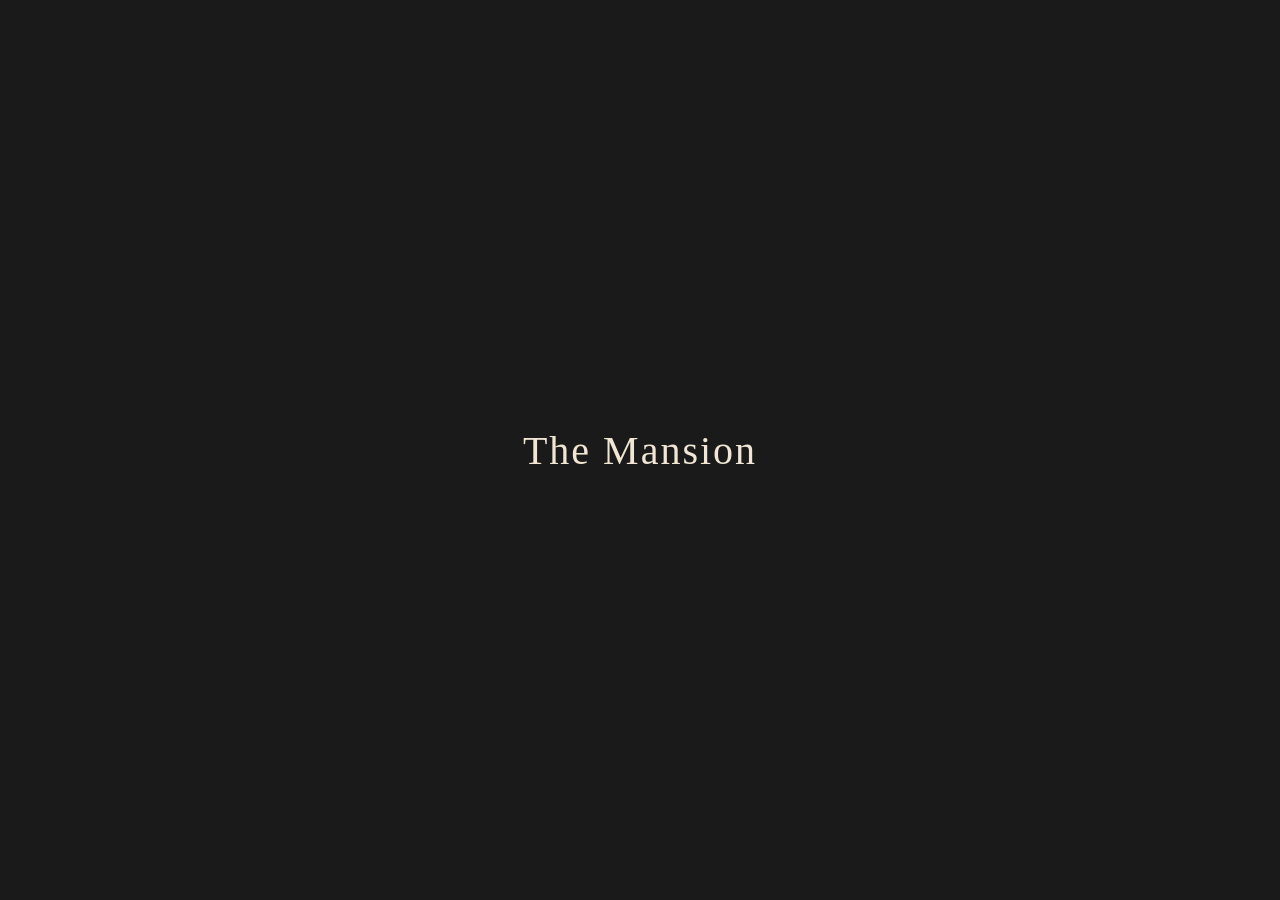
==== index.html @ 76e52a1f "Create index.html this is my initial first commit" ====
<!DOCTYPE html>
<html lang="fr">
<head>
  <meta charset="UTF-8">
  <meta name="viewport" content="width=device-width, initial-scale=1.0">
  <title>The Mansion</title>
  <style>
    * {
      margin: 0;
      padding: 0;
      box-sizing: border-box;
    }

    body {
      min-height: 100vh;
      display: flex;
      align-items: center;
      justify-content: center;
      font-family: Georgia, "Times New Roman", serif;
      background: #1a1a1a;
      color: #f0e6d3;
    }

    h1 {
      font-size: clamp(1.5rem, 4vw, 2.5rem);
      font-weight: normal;
      letter-spacing: 0.05em;
    }
  </style>
</head>
<body>
  <h1>The Mansion</h1>
</body>
</html>
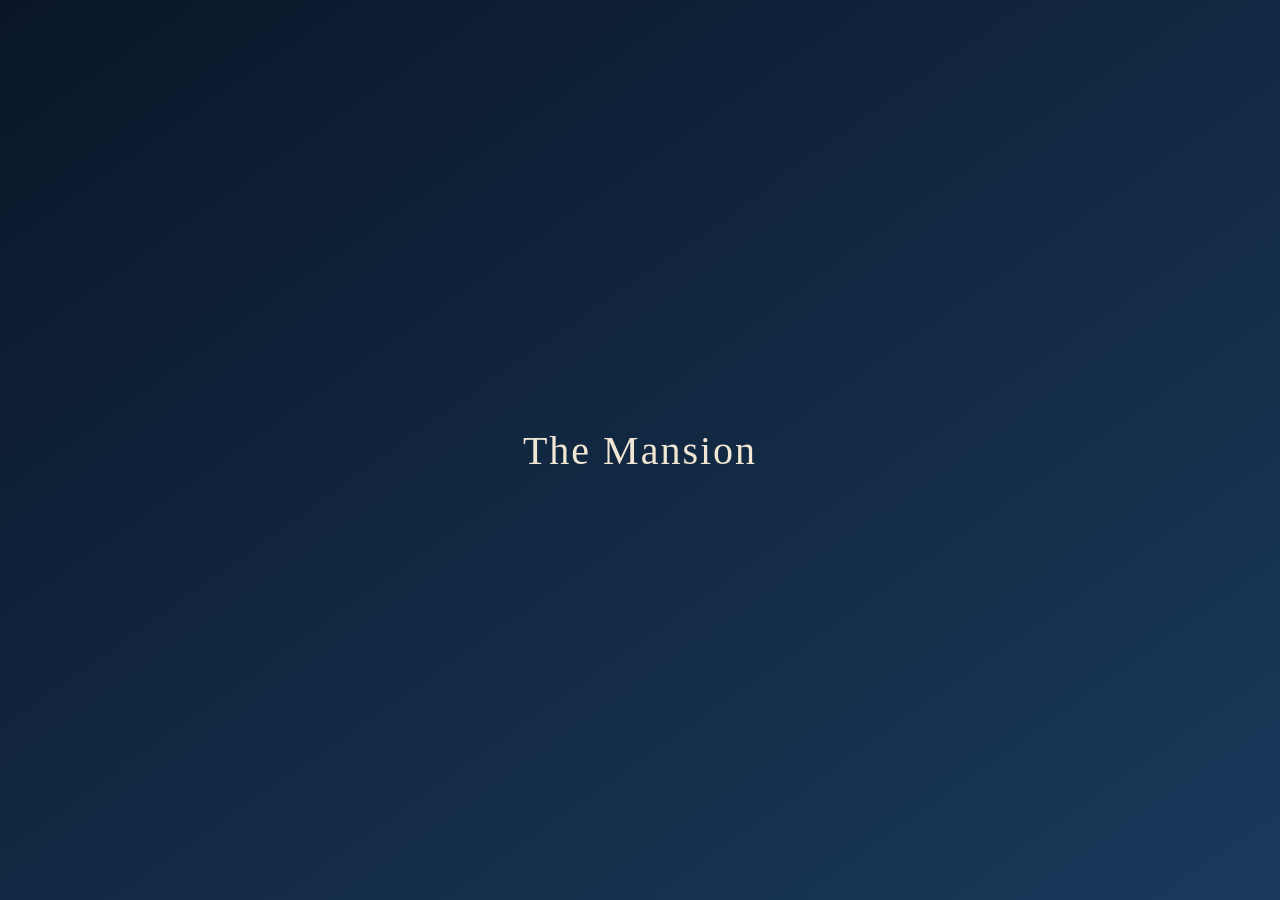
==== commit c9420ea2: "Update background style in index.html to a gradient" ====
--- a/index.html
+++ b/index.html
@@ -17,7 +17,7 @@
       align-items: center;
       justify-content: center;
       font-family: Georgia, "Times New Roman", serif;
-      background: #1a1a1a;
+      background: linear-gradient(to bottom right, #0a1628, #1a3a5c);
       color: #f0e6d3;
     }
 
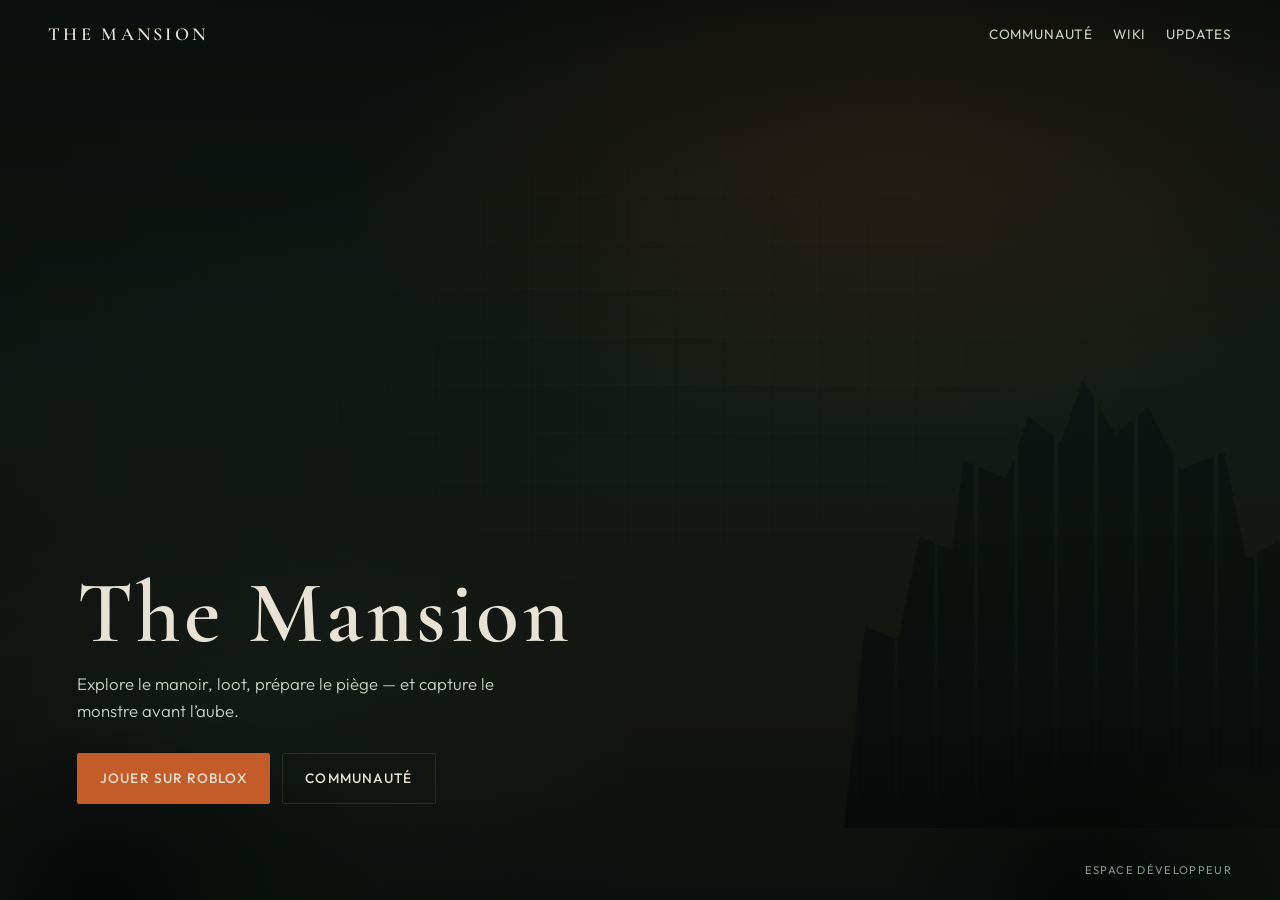
==== commit 703b81a8: "Refactor index.html to enhance layout and navigation; added header, main content, and updated meta d" ====
--- a/index.html
+++ b/index.html
@@ -4,31 +4,38 @@
   <meta charset="UTF-8">
   <meta name="viewport" content="width=device-width, initial-scale=1.0">
   <title>The Mansion</title>
-  <style>
-    * {
-      margin: 0;
-      padding: 0;
-      box-sizing: border-box;
-    }
-
-    body {
-      min-height: 100vh;
-      display: flex;
-      align-items: center;
-      justify-content: center;
-      font-family: Georgia, "Times New Roman", serif;
-      background: linear-gradient(to bottom right, #0a1628, #1a3a5c);
-      color: #f0e6d3;
-    }
-
-    h1 {
-      font-size: clamp(1.5rem, 4vw, 2.5rem);
-      font-weight: normal;
-      letter-spacing: 0.05em;
-    }
-  </style>
+  <meta name="description" content="The Mansion — jeu d'horreur Roblox. Explore le manoir, prépare le piège, capture le monstre.">
+  <link rel="stylesheet" href="assets/css/main.css">
 </head>
 <body>
-  <h1>The Mansion</h1>
+  <header class="site-header">
+    <a class="brand-mark" href="index.html">The Mansion</a>
+    <nav>
+      <ul class="nav-links">
+        <li><a href="community/index.html">Communauté</a></li>
+        <li><a href="community/wiki/index.html">Wiki</a></li>
+        <li><a href="community/updates/index.html">Updates</a></li>
+      </ul>
+    </nav>
+  </header>
+
+  <main class="hero">
+    <div class="hero-bg" aria-hidden="true"></div>
+    <div class="hero-silhouette" aria-hidden="true"></div>
+    <div class="hero-trees" aria-hidden="true"></div>
+
+    <div class="hero-content">
+      <h1 class="hero-brand">The Mansion</h1>
+      <p class="hero-tag">
+        Explore le manoir, loot, prépare le piège — et capture le monstre avant l’aube.
+      </p>
+      <div class="cta-row">
+        <a class="btn btn-primary" href="#" id="play-link" aria-disabled="true" title="Lien Roblox à venir">Jouer sur Roblox</a>
+        <a class="btn btn-ghost" href="community/index.html">Communauté</a>
+      </div>
+    </div>
+
+    <a class="hero-dev" href="developer/index.html">Espace développeur</a>
+  </main>
 </body>
 </html>
--- a/assets/css/main.css
+++ b/assets/css/main.css
@@ -0,0 +1,734 @@
+@import url("https://fonts.googleapis.com/css2?family=Cormorant+Garamond:ital,wght@0,500;0,600;0,700;1,500&family=Outfit:wght@300;400;500;600&display=swap");
+
+:root {
+  --bg-deep: #0c100e;
+  --bg-mid: #141c18;
+  --bg-lift: #1c2821;
+  --fog: #8a9a8e;
+  --mist: #c8d2c4;
+  --bone: #e8e2d4;
+  --ember: #c45c2a;
+  --ember-soft: #d4784a;
+  --pine: #2a3d32;
+  --line: rgba(232, 226, 212, 0.12);
+  --shadow: rgba(0, 0, 0, 0.45);
+  --font-display: "Cormorant Garamond", Georgia, serif;
+  --font-body: "Outfit", system-ui, sans-serif;
+  --max: 72rem;
+  --radius: 2px;
+}
+
+*,
+*::before,
+*::after {
+  box-sizing: border-box;
+  margin: 0;
+  padding: 0;
+}
+
+html {
+  scroll-behavior: smooth;
+}
+
+body {
+  min-height: 100vh;
+  font-family: var(--font-body);
+  font-weight: 400;
+  color: var(--bone);
+  background: var(--bg-deep);
+  line-height: 1.6;
+  -webkit-font-smoothing: antialiased;
+}
+
+img {
+  max-width: 100%;
+  display: block;
+}
+
+a {
+  color: var(--ember-soft);
+  text-decoration: none;
+  transition: color 0.2s ease;
+}
+
+a:hover {
+  color: var(--bone);
+}
+
+/* —— Layout shell —— */
+.site-header {
+  position: absolute;
+  inset: 0 0 auto;
+  z-index: 20;
+  display: flex;
+  align-items: center;
+  justify-content: space-between;
+  padding: 1.25rem clamp(1.25rem, 4vw, 3rem);
+  pointer-events: none;
+}
+
+.site-header a,
+.site-header button {
+  pointer-events: auto;
+}
+
+.brand-mark {
+  font-family: var(--font-display);
+  font-size: 1.15rem;
+  font-weight: 600;
+  letter-spacing: 0.18em;
+  text-transform: uppercase;
+  color: var(--bone);
+}
+
+.brand-mark span {
+  color: var(--fog);
+  font-weight: 500;
+}
+
+.nav-links {
+  display: flex;
+  gap: 1.25rem;
+  align-items: center;
+  list-style: none;
+  font-size: 0.85rem;
+  letter-spacing: 0.06em;
+  text-transform: uppercase;
+}
+
+.nav-links a {
+  color: var(--mist);
+}
+
+.nav-links a:hover,
+.nav-links a[aria-current="page"] {
+  color: var(--bone);
+}
+
+.nav-links .dev-link {
+  color: var(--fog);
+  opacity: 0.7;
+  font-size: 0.75rem;
+}
+
+.page-header {
+  position: sticky;
+  top: 0;
+  z-index: 30;
+  display: flex;
+  align-items: center;
+  justify-content: space-between;
+  gap: 1rem;
+  padding: 0.9rem clamp(1.25rem, 4vw, 3rem);
+  background: rgba(12, 16, 14, 0.88);
+  backdrop-filter: blur(10px);
+  border-bottom: 1px solid var(--line);
+}
+
+.page-main {
+  width: min(100% - 2.5rem, var(--max));
+  margin: 0 auto;
+  padding: 2.5rem 0 4rem;
+}
+
+.page-main.narrow {
+  width: min(100% - 2.5rem, 48rem);
+}
+
+/* —— Landing hero —— */
+.hero {
+  position: relative;
+  min-height: 100vh;
+  min-height: 100dvh;
+  display: grid;
+  place-items: end start;
+  overflow: hidden;
+  padding: clamp(2rem, 6vw, 5rem);
+  padding-bottom: clamp(3rem, 8vw, 6rem);
+}
+
+.hero-bg {
+  position: absolute;
+  inset: 0;
+  background:
+    radial-gradient(ellipse 80% 55% at 70% 20%, rgba(196, 92, 42, 0.12), transparent 55%),
+    radial-gradient(ellipse 60% 50% at 20% 80%, rgba(42, 61, 50, 0.55), transparent 50%),
+    linear-gradient(180deg, #0a0e0c 0%, #121a15 42%, #1a1510 100%);
+  z-index: 0;
+}
+
+.hero-bg::before {
+  content: "";
+  position: absolute;
+  inset: 0;
+  background-image:
+    linear-gradient(rgba(232, 226, 212, 0.03) 1px, transparent 1px),
+    linear-gradient(90deg, rgba(232, 226, 212, 0.03) 1px, transparent 1px);
+  background-size: 48px 48px;
+  mask-image: radial-gradient(ellipse 70% 60% at 50% 40%, black, transparent);
+  opacity: 0.5;
+  animation: grid-drift 28s linear infinite;
+}
+
+.hero-bg::after {
+  content: "";
+  position: absolute;
+  inset: 0;
+  background:
+    linear-gradient(to top, rgba(12, 16, 14, 0.92) 0%, transparent 45%),
+    linear-gradient(to right, rgba(12, 16, 14, 0.55) 0%, transparent 50%);
+}
+
+.hero-silhouette {
+  position: absolute;
+  right: -5%;
+  bottom: 8%;
+  width: min(58vw, 34rem);
+  height: min(70vh, 28rem);
+  background:
+    linear-gradient(180deg, transparent 0%, rgba(8, 10, 9, 0.2) 30%, #080a09 100%),
+    repeating-linear-gradient(
+      90deg,
+      #0e1411 0 14px,
+      #16201a 14px 18px,
+      #0e1411 18px 40px
+    );
+  clip-path: polygon(
+    8% 100%, 12% 55%, 18% 58%, 22% 35%, 28% 38%, 30% 18%,
+    38% 22%, 42% 8%, 48% 14%, 52% 0%, 58% 12%, 64% 6%,
+    70% 20%, 78% 16%, 82% 40%, 88% 36%, 92% 62%, 96% 100%
+  );
+  opacity: 0.85;
+  z-index: 1;
+  animation: manor-rise 1.4s ease-out both;
+  filter: drop-shadow(0 0 40px rgba(0, 0, 0, 0.6));
+}
+
+.hero-trees {
+  position: absolute;
+  left: 0;
+  right: 0;
+  bottom: 0;
+  height: 35%;
+  z-index: 2;
+  background:
+    radial-gradient(ellipse 20% 80% at 8% 100%, #060807 0%, transparent 70%),
+    radial-gradient(ellipse 18% 90% at 18% 100%, #0a100c 0%, transparent 65%),
+    radial-gradient(ellipse 22% 85% at 85% 100%, #060807 0%, transparent 70%),
+    radial-gradient(ellipse 16% 70% at 95% 100%, #0a100c 0%, transparent 65%);
+  pointer-events: none;
+}
+
+.hero-content {
+  position: relative;
+  z-index: 5;
+  max-width: 34rem;
+  animation: fade-up 1s ease-out 0.2s both;
+}
+
+.hero-brand {
+  font-family: var(--font-display);
+  font-size: clamp(3.2rem, 10vw, 5.5rem);
+  font-weight: 600;
+  line-height: 0.95;
+  letter-spacing: 0.04em;
+  color: var(--bone);
+  margin-bottom: 1rem;
+}
+
+.hero-tag {
+  font-size: 1.05rem;
+  font-weight: 300;
+  color: var(--mist);
+  max-width: 28rem;
+  margin-bottom: 1.75rem;
+}
+
+.cta-row {
+  display: flex;
+  flex-wrap: wrap;
+  gap: 0.75rem;
+}
+
+.btn {
+  display: inline-flex;
+  align-items: center;
+  justify-content: center;
+  gap: 0.5rem;
+  padding: 0.85rem 1.4rem;
+  font-family: var(--font-body);
+  font-size: 0.85rem;
+  font-weight: 500;
+  letter-spacing: 0.08em;
+  text-transform: uppercase;
+  border: 1px solid transparent;
+  border-radius: var(--radius);
+  cursor: pointer;
+  transition: background 0.2s ease, color 0.2s ease, border-color 0.2s ease, transform 0.2s ease;
+}
+
+.btn:active {
+  transform: translateY(1px);
+}
+
+.btn-primary {
+  background: var(--ember);
+  color: var(--bone);
+  border-color: var(--ember);
+}
+
+.btn-primary:hover {
+  background: var(--ember-soft);
+  color: var(--bg-deep);
+}
+
+.btn-ghost {
+  background: transparent;
+  color: var(--bone);
+  border-color: var(--line);
+}
+
+.btn-ghost:hover {
+  border-color: var(--mist);
+  color: var(--bone);
+  background: rgba(232, 226, 212, 0.04);
+}
+
+.hero-dev {
+  position: absolute;
+  right: clamp(1.25rem, 4vw, 3rem);
+  bottom: 1.25rem;
+  z-index: 6;
+  font-size: 0.7rem;
+  letter-spacing: 0.12em;
+  text-transform: uppercase;
+  color: var(--fog);
+  opacity: 0.55;
+  animation: fade-up 1s ease-out 0.8s both;
+}
+
+.hero-dev:hover {
+  opacity: 1;
+  color: var(--mist);
+}
+
+/* —— Inner pages —— */
+.eyebrow {
+  font-size: 0.75rem;
+  letter-spacing: 0.16em;
+  text-transform: uppercase;
+  color: var(--ember-soft);
+  margin-bottom: 0.6rem;
+}
+
+h1,
+.h1 {
+  font-family: var(--font-display);
+  font-size: clamp(2.2rem, 5vw, 3.2rem);
+  font-weight: 600;
+  line-height: 1.1;
+  margin-bottom: 0.75rem;
+}
+
+h2,
+.h2 {
+  font-family: var(--font-display);
+  font-size: clamp(1.6rem, 3vw, 2rem);
+  font-weight: 600;
+  margin: 2.25rem 0 0.75rem;
+}
+
+h3,
+.h3 {
+  font-family: var(--font-display);
+  font-size: 1.35rem;
+  font-weight: 600;
+  margin: 1.75rem 0 0.5rem;
+}
+
+.lede {
+  color: var(--mist);
+  font-size: 1.05rem;
+  max-width: 40rem;
+  margin-bottom: 2rem;
+}
+
+.section-block {
+  margin-bottom: 2.5rem;
+  padding-bottom: 2rem;
+  border-bottom: 1px solid var(--line);
+}
+
+.section-block:last-child {
+  border-bottom: 0;
+}
+
+.link-list {
+  list-style: none;
+  display: grid;
+  gap: 0.65rem;
+}
+
+.link-list a {
+  display: block;
+  padding: 0.9rem 0;
+  border-bottom: 1px solid var(--line);
+  color: var(--bone);
+  font-size: 1.05rem;
+}
+
+.link-list a span {
+  display: block;
+  margin-top: 0.25rem;
+  font-size: 0.85rem;
+  color: var(--fog);
+  font-weight: 300;
+}
+
+.link-list a:hover {
+  color: var(--ember-soft);
+}
+
+.meta-row {
+  display: flex;
+  flex-wrap: wrap;
+  gap: 0.5rem 1.25rem;
+  color: var(--fog);
+  font-size: 0.85rem;
+  margin-bottom: 1.5rem;
+}
+
+.tag {
+  display: inline-block;
+  padding: 0.2rem 0.55rem;
+  border: 1px solid var(--line);
+  color: var(--mist);
+  font-size: 0.7rem;
+  letter-spacing: 0.08em;
+  text-transform: uppercase;
+}
+
+.update-item {
+  padding: 1.25rem 0;
+  border-bottom: 1px solid var(--line);
+}
+
+.update-item time {
+  display: block;
+  font-size: 0.8rem;
+  color: var(--fog);
+  letter-spacing: 0.06em;
+  margin-bottom: 0.35rem;
+}
+
+.update-item h3 {
+  margin-top: 0;
+}
+
+.site-footer {
+  border-top: 1px solid var(--line);
+  padding: 1.5rem clamp(1.25rem, 4vw, 3rem) 2rem;
+  color: var(--fog);
+  font-size: 0.8rem;
+  display: flex;
+  flex-wrap: wrap;
+  justify-content: space-between;
+  gap: 0.75rem;
+}
+
+/* —— Dev auth —— */
+.gate {
+  min-height: 100vh;
+  display: grid;
+  place-items: center;
+  padding: 2rem;
+  background:
+    radial-gradient(ellipse 50% 40% at 50% 30%, rgba(196, 92, 42, 0.08), transparent),
+    var(--bg-deep);
+}
+
+.gate-panel {
+  width: min(100%, 24rem);
+  animation: fade-up 0.5s ease-out both;
+}
+
+.gate-panel h1 {
+  font-size: 2rem;
+  margin-bottom: 0.35rem;
+}
+
+.gate-panel p {
+  color: var(--fog);
+  margin-bottom: 1.5rem;
+  font-size: 0.95rem;
+}
+
+.gate-panel label {
+  display: block;
+  font-size: 0.75rem;
+  letter-spacing: 0.1em;
+  text-transform: uppercase;
+  color: var(--mist);
+  margin-bottom: 0.4rem;
+}
+
+.gate-panel input[type="password"] {
+  width: 100%;
+  padding: 0.85rem 1rem;
+  margin-bottom: 1rem;
+  background: var(--bg-mid);
+  border: 1px solid var(--line);
+  border-radius: var(--radius);
+  color: var(--bone);
+  font-family: var(--font-body);
+  font-size: 1rem;
+}
+
+.gate-panel input:focus {
+  outline: 1px solid var(--ember);
+  border-color: var(--ember);
+}
+
+.gate-error {
+  color: #e07060;
+  font-size: 0.85rem;
+  margin-bottom: 0.75rem;
+  min-height: 1.25rem;
+}
+
+.gate-actions {
+  display: flex;
+  flex-direction: column;
+  gap: 0.65rem;
+}
+
+.dev-shell {
+  display: none;
+}
+
+.dev-shell.is-unlocked {
+  display: block;
+}
+
+.dev-toolbar {
+  display: flex;
+  flex-wrap: wrap;
+  gap: 0.75rem;
+  align-items: center;
+  justify-content: space-between;
+  margin-bottom: 1.5rem;
+  padding-bottom: 1rem;
+  border-bottom: 1px solid var(--line);
+}
+
+.gdd-nav {
+  list-style: none;
+  display: grid;
+  gap: 0.35rem;
+  margin-bottom: 2rem;
+}
+
+.gdd-nav a {
+  display: block;
+  padding: 0.55rem 0.75rem;
+  color: var(--mist);
+  border-left: 2px solid transparent;
+}
+
+.gdd-nav a:hover,
+.gdd-nav a.active {
+  color: var(--bone);
+  border-left-color: var(--ember);
+  background: rgba(232, 226, 212, 0.03);
+}
+
+.gdd-layout {
+  display: grid;
+  gap: 2rem;
+  grid-template-columns: minmax(0, 16rem) minmax(0, 1fr);
+  align-items: start;
+}
+
+@media (max-width: 800px) {
+  .gdd-layout {
+    grid-template-columns: 1fr;
+  }
+}
+
+/* —— Markdown body —— */
+.md-body {
+  font-size: 0.98rem;
+  color: var(--mist);
+}
+
+.md-body h1,
+.md-body h2,
+.md-body h3,
+.md-body h4 {
+  color: var(--bone);
+  font-family: var(--font-display);
+}
+
+.md-body h1 {
+  font-size: 2.2rem;
+  margin-bottom: 1rem;
+}
+
+.md-body h2 {
+  font-size: 1.55rem;
+  margin: 2rem 0 0.75rem;
+  padding-top: 0.5rem;
+  border-top: 1px solid var(--line);
+}
+
+.md-body h3 {
+  font-size: 1.25rem;
+  margin: 1.5rem 0 0.5rem;
+}
+
+.md-body p,
+.md-body ul,
+.md-body ol {
+  margin-bottom: 1rem;
+}
+
+.md-body ul,
+.md-body ol {
+  padding-left: 1.25rem;
+}
+
+.md-body li {
+  margin-bottom: 0.35rem;
+}
+
+.md-body a {
+  color: var(--ember-soft);
+}
+
+.md-body code {
+  font-family: ui-monospace, "Cascadia Code", Consolas, monospace;
+  font-size: 0.88em;
+  background: var(--bg-lift);
+  padding: 0.1em 0.35em;
+  border-radius: 2px;
+}
+
+.md-body pre {
+  background: var(--bg-mid);
+  border: 1px solid var(--line);
+  padding: 1rem;
+  overflow-x: auto;
+  margin-bottom: 1.25rem;
+  border-radius: var(--radius);
+}
+
+.md-body pre code {
+  background: none;
+  padding: 0;
+}
+
+.md-body table {
+  width: 100%;
+  border-collapse: collapse;
+  margin: 1rem 0 1.5rem;
+  font-size: 0.9rem;
+}
+
+.md-body th,
+.md-body td {
+  border: 1px solid var(--line);
+  padding: 0.55rem 0.7rem;
+  text-align: left;
+  vertical-align: top;
+}
+
+.md-body th {
+  background: var(--bg-lift);
+  color: var(--bone);
+  font-weight: 500;
+}
+
+.md-body blockquote {
+  border-left: 3px solid var(--ember);
+  padding-left: 1rem;
+  color: var(--fog);
+  margin: 1rem 0;
+}
+
+.md-body hr {
+  border: 0;
+  border-top: 1px solid var(--line);
+  margin: 2rem 0;
+}
+
+.md-loading,
+.md-error {
+  color: var(--fog);
+  padding: 2rem 0;
+}
+
+.wiki-grid {
+  display: grid;
+  gap: 0;
+}
+
+@keyframes fade-up {
+  from {
+    opacity: 0;
+    transform: translateY(18px);
+  }
+  to {
+    opacity: 1;
+    transform: translateY(0);
+  }
+}
+
+@keyframes manor-rise {
+  from {
+    opacity: 0;
+    transform: translateY(24px) scale(0.98);
+  }
+  to {
+    opacity: 0.85;
+    transform: translateY(0) scale(1);
+  }
+}
+
+@keyframes grid-drift {
+  from {
+    transform: translateY(0);
+  }
+  to {
+    transform: translateY(48px);
+  }
+}
+
+@media (max-width: 640px) {
+  .nav-links {
+    gap: 0.75rem;
+    font-size: 0.75rem;
+  }
+
+  .hero-silhouette {
+    opacity: 0.55;
+    width: 75vw;
+  }
+
+  .cta-row {
+    flex-direction: column;
+    align-items: stretch;
+  }
+
+  .btn {
+    width: 100%;
+  }
+}
+
+@media (prefers-reduced-motion: reduce) {
+  *,
+  *::before,
+  *::after {
+    animation: none !important;
+    transition: none !important;
+  }
+}
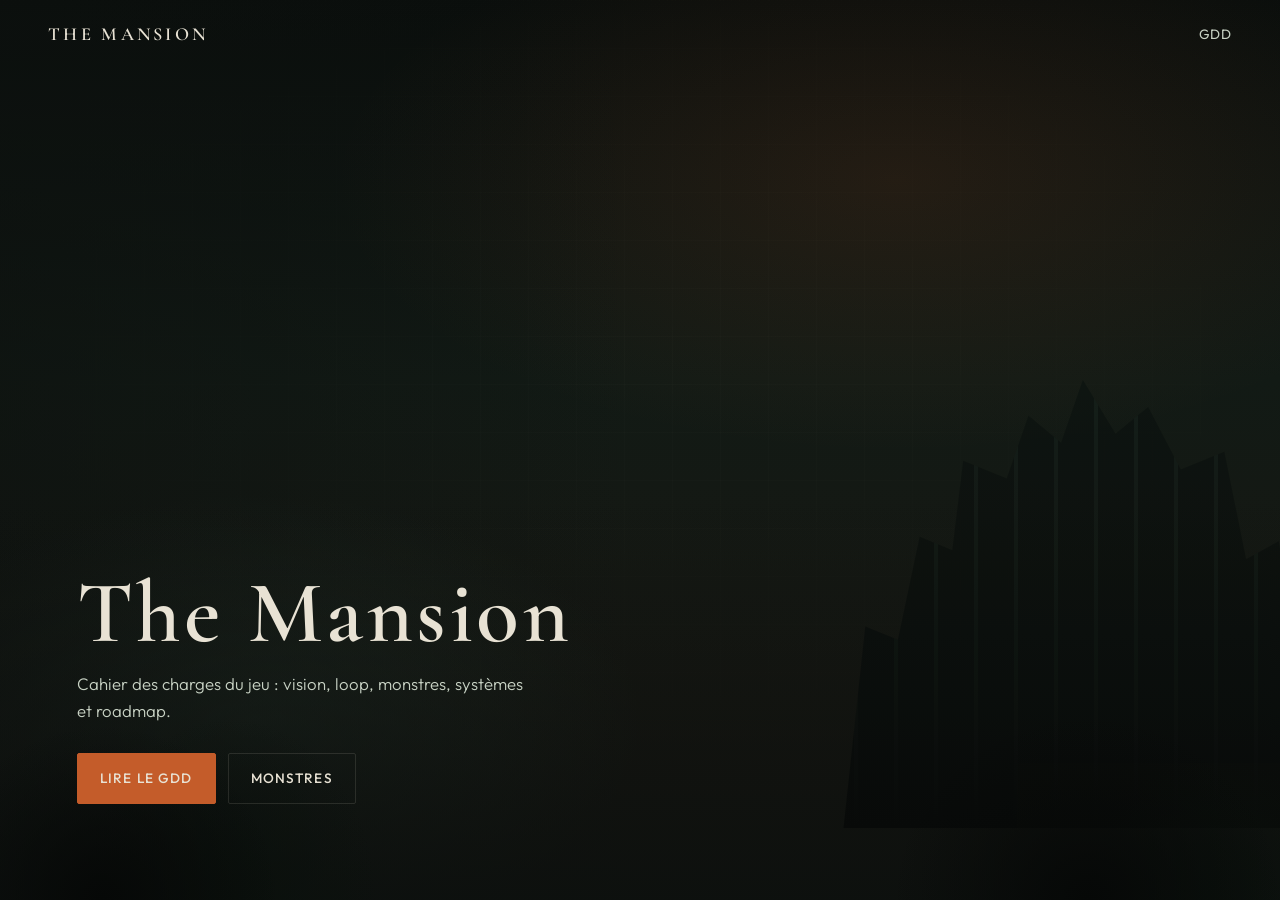
==== commit d2599c45: "Add Game Design Document (GDD) page and update navigation; remove community and developer sections -" ====
--- a/index.html
+++ b/index.html
@@ -4,7 +4,7 @@
   <meta charset="UTF-8">
   <meta name="viewport" content="width=device-width, initial-scale=1.0">
   <title>The Mansion</title>
-  <meta name="description" content="The Mansion — jeu d'horreur Roblox. Explore le manoir, prépare le piège, capture le monstre.">
+  <meta name="description" content="The Mansion — cahier des charges du jeu d'horreur Roblox.">
   <link rel="stylesheet" href="assets/css/main.css">
 </head>
 <body>
@@ -12,9 +12,7 @@
     <a class="brand-mark" href="index.html">The Mansion</a>
     <nav>
       <ul class="nav-links">
-        <li><a href="community/index.html">Communauté</a></li>
-        <li><a href="community/wiki/index.html">Wiki</a></li>
-        <li><a href="community/updates/index.html">Updates</a></li>
+        <li><a href="gdd.html">GDD</a></li>
       </ul>
     </nav>
   </header>
@@ -27,15 +25,13 @@
     <div class="hero-content">
       <h1 class="hero-brand">The Mansion</h1>
       <p class="hero-tag">
-        Explore le manoir, loot, prépare le piège — et capture le monstre avant l’aube.
+        Cahier des charges du jeu : vision, loop, monstres, systèmes et roadmap.
       </p>
       <div class="cta-row">
-        <a class="btn btn-primary" href="#" id="play-link" aria-disabled="true" title="Lien Roblox à venir">Jouer sur Roblox</a>
-        <a class="btn btn-ghost" href="community/index.html">Communauté</a>
+        <a class="btn btn-primary" href="gdd.html">Lire le GDD</a>
+        <a class="btn btn-ghost" href="gdd.html?doc=04-monstres">Monstres</a>
       </div>
     </div>
-
-    <a class="hero-dev" href="developer/index.html">Espace développeur</a>
   </main>
 </body>
 </html>
